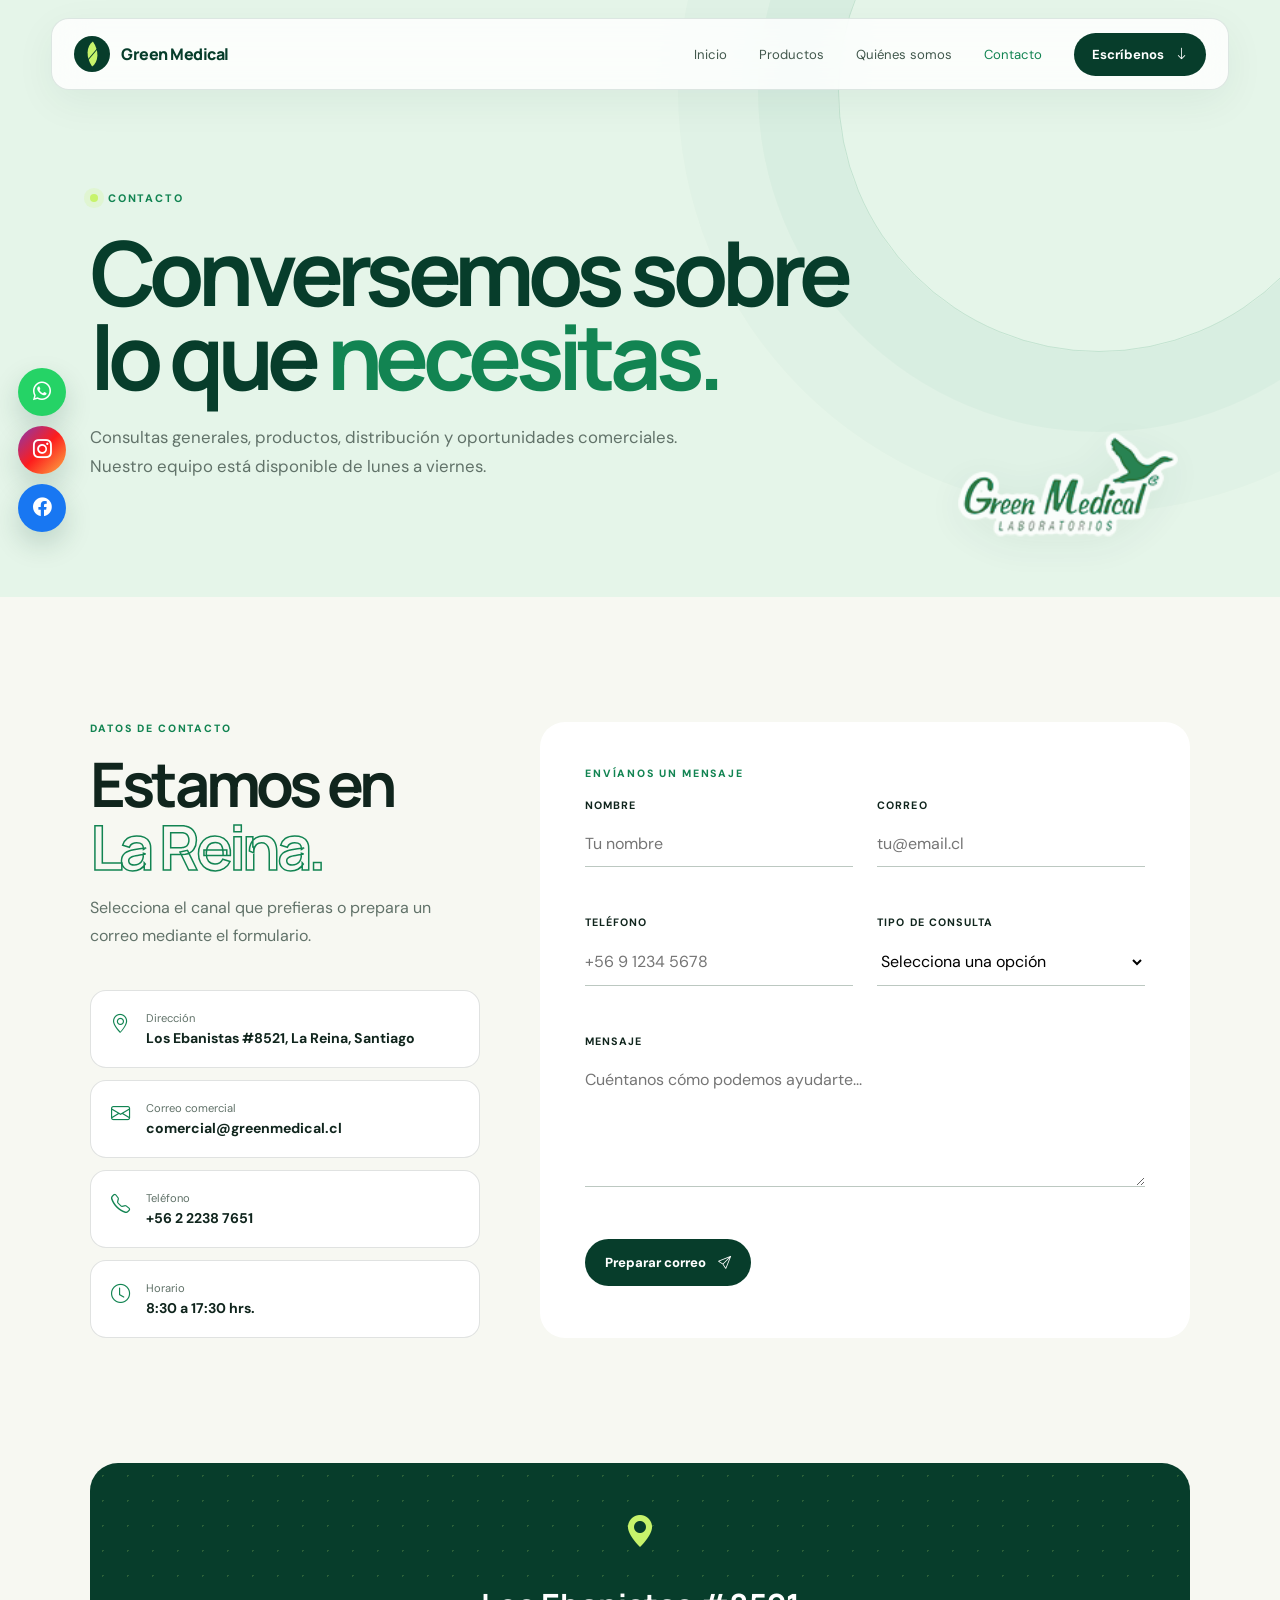
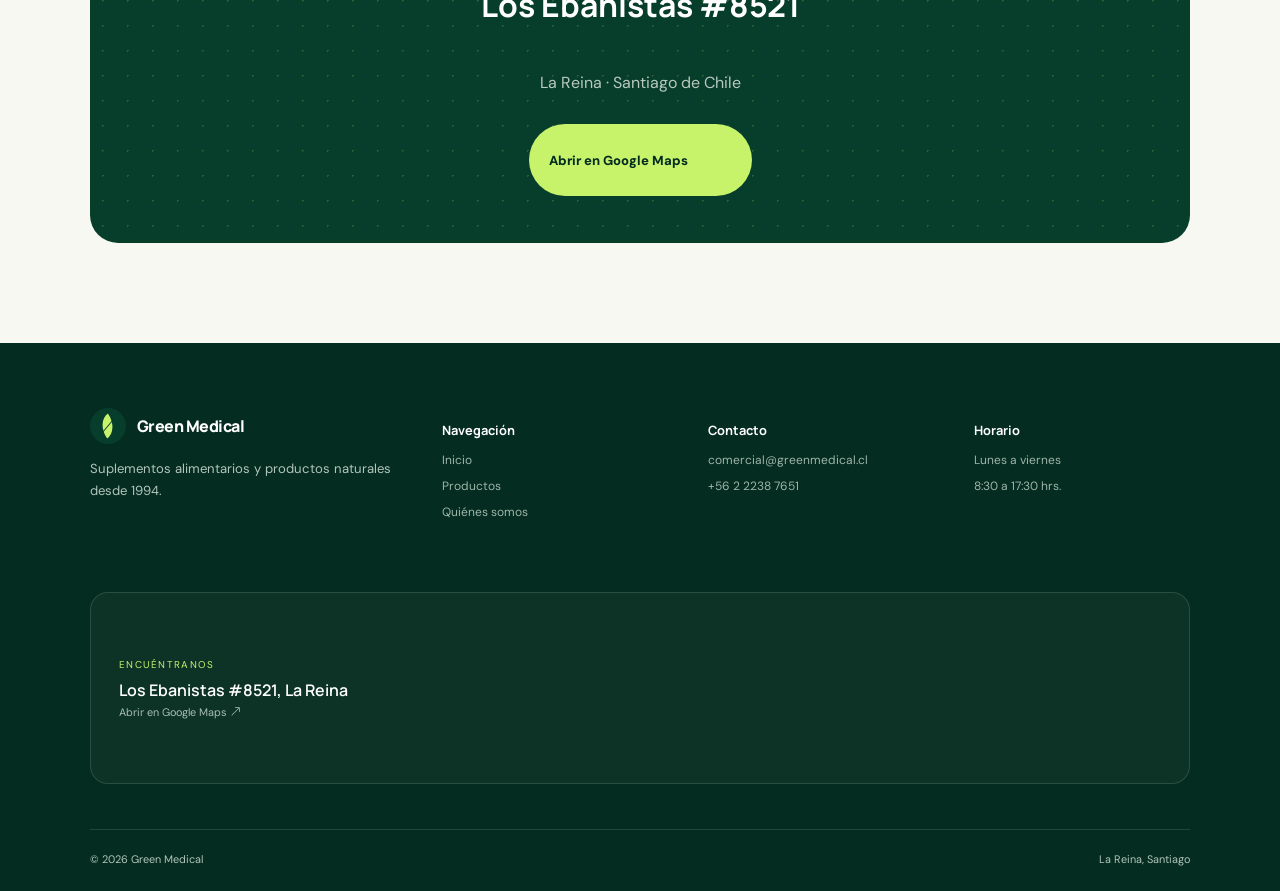
==== contacto.html @ b075b73a "Page" ====
<!doctype html>
<html lang="es-CL">
<head>
<meta charset="utf-8">
<meta name="viewport" content="width=device-width,initial-scale=1">
<meta name="theme-color" content="#073d2b">
<meta name="description" content="Contacta al área comercial de Green Medical en La Reina, Santiago.">
<title>Contacto | Green Medical</title>
<link rel="preconnect" href="https://fonts.googleapis.com">
<link rel="preconnect" href="https://fonts.gstatic.com" crossorigin>
<link href="https://fonts.googleapis.com/css2?family=DM+Sans:wght@400;500;600;700&family=Manrope:wght@600;700;800&display=swap" rel="stylesheet">
<link rel="stylesheet" href="https://cdn.jsdelivr.net/npm/bootstrap-icons@1.11.3/font/bootstrap-icons.min.css">
<link rel="stylesheet" href="css/styles.css">
<script src="js/app.js" defer>
</script>
</head>
<body>
<div class="progress">
</div>
<div class="orb-cursor">
</div>
<header class="site-header">
<nav class="nav">
<a class="brand" href="index.html">
<span class="brand-mark">
</span>Green Medical</a>
<button class="menu-toggle" aria-label="Abrir menú" aria-expanded="false">
<i class="bi bi-list">
</i>
</button>
<div class="nav-links">
<a href="index.html">Inicio</a>
<a href="index.html#productos">Productos</a>
<a href="nosotros.html">Quiénes somos</a>
<a class="active" href="contacto.html">Contacto</a>
<a class="nav-cta" href="#formulario">Escríbenos <i class="bi bi-arrow-down">
</i>
</a>
</div>
</nav>
</header>
<main>
<section class="page-hero">
<p class="kicker">Contacto</p>
<h1>Conversemos sobre<br>lo que <span style="color:var(--green)">necesitas.</span>
</h1>
<p>Consultas generales, productos, distribución y oportunidades comerciales. Nuestro equipo está disponible de lunes a viernes.</p>
</section>
<section id="formulario" class="section">
<div class="contact-layout">
<div class="reveal">
<p class="eyebrow">Datos de contacto</p>
<h2 class="title">Estamos en<br>
<span>La Reina.</span>
</h2>
<p style="color:var(--muted);line-height:1.75">Selecciona el canal que prefieras o prepara un correo mediante el formulario.</p>
<div class="contact-cards">
<a class="contact-card" href="https://maps.app.goo.gl/uhWnBv5ek7kK2BJJ7" target="_blank" rel="noreferrer">
<i class="bi bi-geo-alt">
</i>
<span>Dirección<b>Los Ebanistas #8521, La Reina, Santiago</b>
</span>
</a>
<a class="contact-card" href="mailto:comercial@greenmedical.cl">
<i class="bi bi-envelope">
</i>
<span>Correo comercial<b>comercial@greenmedical.cl</b>
</span>
</a>
<a class="contact-card" href="tel:+56222387651">
<i class="bi bi-telephone">
</i>
<span>Teléfono<b>+56 2 2238 7651</b>
</span>
</a>
<div class="contact-card">
<i class="bi bi-clock">
</i>
<span>Horario<b>8:30 a 17:30 hrs.</b>
</span>
</div>
</div>
</div>
<form class="contact-form reveal" data-contact novalidate>
<p class="eyebrow">Envíanos un mensaje</p>
<div class="form-grid">
<label>
<span>Nombre</span>
<input name="nombre" type="text" autocomplete="name" placeholder="Tu nombre" minlength="2" required>
<small>
</small>
</label>
<label>
<span>Correo</span>
<input name="email" type="email" autocomplete="email" placeholder="tu@email.cl" required>
<small>
</small>
</label>
<label>
<span>Teléfono</span>
<input name="telefono" type="tel" autocomplete="tel" placeholder="+56 9 1234 5678">
<small>
</small>
</label>
<label>
<span>Tipo de consulta</span>
<select name="tipo" required>
<option value="">Selecciona una opción</option>
<option>Consulta de productos</option>
<option>Venta y distribución</option>
<option>Área comercial</option>
<option>Otra consulta</option>
</select>
<small>
</small>
</label>
<label class="full">
<span>Mensaje</span>
<textarea name="mensaje" rows="5" minlength="10" maxlength="800" placeholder="Cuéntanos cómo podemos ayudarte..." required>
</textarea>
<small>
</small>
</label>
</div>
<button class="button button-dark magnetic" type="submit">Preparar correo <i class="bi bi-send">
</i>
</button>
</form>
</div>
</section>
<section class="map-card reveal">
<i class="bi bi-geo-alt-fill">
</i>
<h2>Los Ebanistas #8521</h2>
<p>La Reina · Santiago de Chile</p>
<a class="button button-lime" href="https://maps.app.goo.gl/uhWnBv5ek7kK2BJJ7" target="_blank" rel="noreferrer">Abrir en Google Maps <i class="bi bi-arrow-up-right">
</i>
</a>
</section>
</main>
<footer class="site-footer">
<div class="footer-grid">
<div class="footer-intro">
<a class="brand" href="index.html">
<span class="brand-mark">
</span>Green Medical</a>
<p>Suplementos alimentarios y productos naturales desde 1994.</p>
</div>
<div class="footer-col">
<h3>Navegación</h3>
<a href="index.html">Inicio</a>
<a href="index.html#productos">Productos</a>
<a href="nosotros.html">Quiénes somos</a>
</div>
<div class="footer-col">
<h3>Contacto</h3>
<a href="mailto:comercial@greenmedical.cl">comercial@greenmedical.cl</a>
<a href="tel:+56222387651">+56 2 2238 7651</a>
</div>
<div class="footer-col">
<h3>Horario</h3>
<p>Lunes a viernes</p>
<p>8:30 a 17:30 hrs.</p>
</div>
</div>
<div class="footer-bottom">
<span>© <span class="year">
</span> Green Medical</span>
<span>La Reina, Santiago</span>
</div>
</footer>
<div class="toast" role="status" aria-live="polite">
</div>
</body>
</html>
---- css/styles.css ----
:root{--forest:#073d2b;--deep:#052c20;--green:#128452;--lime:#c7f36b;--mint:#e5f5e9;--cream:#f7f8f2;--ink:#10251d;--muted:#617269;--line:rgba(16,37,29,.13);--display:"Manrope",sans-serif;--body:"DM Sans",sans-serif}*{box-sizing:border-box}html{scroll-behavior:smooth;scroll-padding-top:95px}body{margin:0;background:var(--cream);color:var(--ink);font-family:var(--body);overflow-x:hidden}a{color:inherit;text-decoration:none}img{display:block;max-width:100%}button,input,textarea,select{font:inherit}::selection{background:var(--lime);color:var(--deep)}.progress{position:fixed;z-index:100;top:0;left:0;width:0;height:3px;background:var(--lime)}.orb-cursor{position:fixed;z-index:0;width:360px;height:360px;border-radius:50%;background:radial-gradient(circle,rgba(199,243,107,.12),transparent 68%);transform:translate(-50%,-50%);pointer-events:none}.skip{position:fixed;top:-100px;left:15px;z-index:200;background:#fff;padding:12px}.skip:focus{top:12px}.site-header{position:fixed;z-index:50;top:18px;left:4%;right:4%;transition:.3s}.nav{height:72px;padding:0 22px;display:flex;align-items:center;justify-content:space-between;border:1px solid rgba(7,61,43,.12);background:rgba(255,255,255,.82);backdrop-filter:blur(18px);border-radius:18px;box-shadow:0 12px 40px rgba(7,61,43,.06)}.site-header.scrolled{top:9px}.brand{display:flex;align-items:center;gap:11px;font:800 1rem var(--display);letter-spacing:-.03em;color:var(--forest)}.brand-mark{position:relative;width:36px;height:36px;border-radius:50%;background:var(--forest);display:grid;place-items:center}.brand-mark:before{content:"";width:15px;height:20px;background:var(--lime);border-radius:100% 0 100% 0;transform:rotate(-35deg)}.brand-mark:after{content:"";position:absolute;width:1px;height:17px;background:var(--forest);transform:rotate(40deg)}.nav-links{display:flex;align-items:center;gap:32px;font-size:.82rem}.nav-links a{color:#42584d;transition:.2s}.nav-links a:hover,.nav-links a.active{color:var(--green)}.nav-cta{padding:13px 18px;background:var(--forest);color:#fff!important;border-radius:100px;font-weight:700}.nav-cta i{margin-left:8px}.menu-toggle{display:none;border:0;background:none;color:var(--forest);font-size:1.5rem}.hero{position:relative;min-height:100svh;padding:155px 7% 70px;display:flex;align-items:center;overflow:hidden}.hero-image{position:absolute;inset:0;width:100%;height:100%;object-fit:cover}.hero-wash{position:absolute;inset:0;background:linear-gradient(90deg,rgba(240,246,237,.97) 0%,rgba(235,244,235,.91) 37%,rgba(235,244,235,.3) 68%,transparent)}.hero-lines{position:absolute;inset:0;opacity:.15;background-image:linear-gradient(rgba(7,61,43,.2) 1px,transparent 1px),linear-gradient(90deg,rgba(7,61,43,.2) 1px,transparent 1px);background-size:72px 72px;mask-image:linear-gradient(90deg,#000,transparent 58%)}.hero-content{position:relative;z-index:2;max-width:830px}.kicker{display:flex;align-items:center;gap:10px;text-transform:uppercase;letter-spacing:.18em;font-size:.68rem;font-weight:800;color:var(--green)}.kicker:before{content:"";width:8px;height:8px;border-radius:50%;background:var(--lime);box-shadow:0 0 0 6px rgba(199,243,107,.18)}h1,h2,h3{font-family:var(--display)}.hero h1{font-size:clamp(3.6rem,7.6vw,7.6rem);line-height:.91;letter-spacing:-.075em;margin:28px 0 30px;color:var(--forest)}.hero h1 span,.title span{color:transparent;-webkit-text-stroke:1.5px var(--green)}.hero-copy{max-width:585px;color:#50645a;font-size:1.08rem;line-height:1.75}.actions{display:flex;align-items:center;gap:13px;margin-top:37px}.button{display:inline-flex;align-items:center;justify-content:center;gap:12px;padding:15px 20px;border:0;border-radius:100px;font-size:.82rem;font-weight:800;cursor:pointer;transition:.25s}.button-dark{background:var(--forest);color:#fff}.button-dark:hover{background:var(--green)}.button-light{background:#fff;color:var(--forest);border:1px solid var(--line)}.button-lime{background:var(--lime);color:var(--deep)}.hero-badge{position:absolute;z-index:2;right:7%;bottom:55px;width:190px;height:190px;border-radius:50%;background:rgba(7,61,43,.92);color:#fff;display:grid;place-items:center;text-align:center;animation:float 5s ease-in-out infinite}.hero-badge:before{content:"";position:absolute;inset:10px;border:1px dashed rgba(255,255,255,.38);border-radius:50%;animation:spin 18s linear infinite}.hero-badge strong{font:800 2.8rem var(--display);color:var(--lime)}.hero-badge span{display:block;font-size:.68rem;letter-spacing:.12em;text-transform:uppercase}.section{position:relative;padding:125px 7%}.section-head{display:flex;justify-content:space-between;align-items:end;gap:50px;margin-bottom:70px}.eyebrow{text-transform:uppercase;letter-spacing:.18em;font-size:.66rem;font-weight:800;color:var(--green);margin:0 0 18px}.title{font:700 clamp(2.6rem,4.8vw,5.2rem)/1.02 var(--display);letter-spacing:-.06em;margin:0}.section-head>p{max-width:390px;color:var(--muted);line-height:1.75}.marquee{overflow:hidden;background:var(--forest);color:#fff;padding:19px 0;transform:rotate(-1deg)}.marquee-track{display:flex;width:max-content;animation:marquee 28s linear infinite}.marquee span{font:700 1rem var(--display);white-space:nowrap}.marquee i{font-style:normal;color:var(--lime);margin:0 25px}.intro-grid{display:grid;grid-template-columns:.85fr 1.15fr;gap:9vw;align-items:center}.story-visual{position:relative;min-height:520px;border-radius:190px 190px 24px 24px;overflow:hidden;background:var(--mint)}.story-visual img{width:100%;height:100%;position:absolute;object-fit:cover}.story-year{position:absolute;right:-35px;bottom:50px;background:var(--lime);width:155px;height:155px;border-radius:50%;display:grid;place-items:center;text-align:center;color:var(--deep)}.story-year strong{font:800 2.2rem var(--display);display:block}.story-year span{font-size:.62rem;text-transform:uppercase;letter-spacing:.12em}.story-copy .lead{font:600 clamp(1.3rem,2vw,1.8rem)/1.5 var(--display)}.story-copy>p:not(.eyebrow):not(.lead){color:var(--muted);line-height:1.8}.pillars{display:grid;grid-template-columns:repeat(3,1fr);gap:10px;margin-top:40px}.pillar{padding:22px 16px;border-top:1px solid var(--line)}.pillar i{color:var(--green);font-size:1.5rem}.pillar h3{font-size:.9rem;margin:20px 0 8px}.pillar p{font-size:.72rem;color:var(--muted);line-height:1.55}.products{background:#fff}.product-stage{display:grid;grid-template-columns:1.05fr .95fr;min-height:610px;background:var(--mint);border-radius:30px;overflow:hidden}.product-photo{position:relative;overflow:hidden}.product-photo img{width:100%;height:100%;object-fit:cover;transition:transform .8s}.product-stage:hover .product-photo img{transform:scale(1.035)}.product-copy{padding:65px;display:flex;flex-direction:column;justify-content:center}.product-tabs{display:flex;gap:8px;flex-wrap:wrap;margin:22px 0 30px}.product-tabs button{border:1px solid rgba(7,61,43,.18);background:transparent;color:var(--forest);border-radius:100px;padding:9px 13px;font-size:.7rem;cursor:pointer}.product-tabs button.active{background:var(--forest);color:#fff}.product-panel{display:none}.product-panel.active{display:block;animation:fade .4s}.product-panel h3{font:700 2rem var(--display);margin:0 0 14px}.product-panel p{color:var(--muted);line-height:1.7}.product-note{font-size:.7rem;color:#708177;margin-top:26px}.benefits{background:var(--forest);color:#fff;overflow:hidden}.benefit-grid{display:grid;grid-template-columns:repeat(4,1fr);gap:1px;background:rgba(255,255,255,.15)}.benefit{min-height:300px;padding:32px;background:var(--forest);position:relative;transition:.3s}.benefit:hover{background:#0a4a35;transform:translateY(-8px)}.benefit i{font-size:2rem;color:var(--lime)}.benefit span{position:absolute;right:25px;top:25px;color:#7daa91;font-size:.68rem}.benefit h3{margin:105px 0 12px;font-size:1.3rem}.benefit p{color:#afc5b9;line-height:1.65;font-size:.86rem}.lab-section{overflow:hidden}.lab-grid{display:grid;grid-template-columns:1.1fr .9fr;gap:70px;align-items:center}.lab-image{height:620px;border-radius:24px 180px 24px 24px;overflow:hidden}.lab-image img{width:100%;height:100%;object-fit:cover}.lab-copy p:not(.eyebrow){color:var(--muted);line-height:1.8}.lab-list{margin-top:35px}.lab-list div{display:flex;gap:15px;align-items:center;padding:17px 0;border-top:1px solid var(--line)}.lab-list i{width:34px;height:34px;border-radius:50%;display:grid;place-items:center;background:var(--mint);color:var(--green)}.business{margin:0 4% 90px;padding:80px 6%;border-radius:30px;background:var(--lime);display:flex;justify-content:space-between;align-items:center;gap:60px}.business h2{font:700 clamp(2.2rem,4vw,4rem)/1.05 var(--display);letter-spacing:-.05em;margin:0}.business p{max-width:500px;color:#35503f;line-height:1.7}.page-hero{padding:180px 7% 100px;background:var(--mint);position:relative;overflow:hidden}.page-hero:after{content:"";position:absolute;width:520px;height:520px;border:1px solid rgba(18,132,82,.16);border-radius:50%;right:-80px;top:-170px;box-shadow:0 0 0 80px rgba(18,132,82,.035),0 0 0 160px rgba(18,132,82,.025)}.page-hero h1{position:relative;z-index:2;font:700 clamp(3.7rem,7vw,7rem)/.94 var(--display);letter-spacing:-.07em;color:var(--forest);margin:25px 0}.page-hero>p:last-child{max-width:650px;color:var(--muted);font-size:1.05rem;line-height:1.7}.mission-grid{display:grid;grid-template-columns:1fr 1fr;gap:18px;margin-top:70px}.mission-card{padding:45px;background:#fff;border-radius:22px}.mission-card span{color:var(--green);font-size:.68rem;letter-spacing:.15em}.mission-card h3{font-size:2rem;margin:70px 0 15px}.mission-card p{color:var(--muted);line-height:1.7}.contact-layout{display:grid;grid-template-columns:.75fr 1.25fr;gap:60px}.contact-cards{display:grid;gap:12px;margin-top:40px}.contact-card{display:flex;gap:16px;padding:20px;border:1px solid var(--line);border-radius:16px;background:#fff}.contact-card i{color:var(--green);font-size:1.2rem}.contact-card span{display:grid;color:var(--muted);font-size:.7rem}.contact-card b{color:var(--ink);font-size:.88rem;margin-top:4px}.contact-form{background:#fff;border-radius:25px;padding:45px}.form-grid{display:grid;grid-template-columns:1fr 1fr;gap:24px}.form-grid label{display:grid;gap:9px}.form-grid label.full{grid-column:1/-1}.form-grid label>span{font-size:.67rem;text-transform:uppercase;letter-spacing:.1em;font-weight:700}.form-grid input,.form-grid textarea,.form-grid select{width:100%;border:0;border-bottom:1px solid #bcc8c1;padding:12px 0;background:transparent;outline:none;border-radius:0;resize:vertical}.form-grid input:focus,.form-grid textarea:focus,.form-grid select:focus{border-color:var(--green)}.form-grid small{min-height:15px;color:#b14a4a;font-size:.68rem}.contact-form .button{margin-top:28px}.map-card{margin:0 7% 100px;min-height:380px;border-radius:28px;background:var(--forest);color:#fff;display:grid;place-items:center;text-align:center;padding:40px;position:relative;overflow:hidden}.map-card:before{content:"";position:absolute;inset:0;opacity:.18;background-image:radial-gradient(var(--lime) 1px,transparent 1px);background-size:25px 25px}.map-card>*{position:relative}.map-card i{font-size:2rem;color:var(--lime)}.map-card h2{font-size:2rem;margin:15px}.map-card p{color:#b8c9c0}.site-footer{background:var(--deep);color:#b2c6bb;padding:65px 7% 25px}.footer-grid{display:grid;grid-template-columns:1.4fr repeat(3,1fr);gap:50px}.site-footer .brand{color:#fff}.footer-intro p{max-width:320px;font-size:.82rem;line-height:1.7}.footer-col h3{color:#fff;font-size:.8rem}.footer-col a,.footer-col p{display:block;font-size:.75rem;margin:10px 0;color:#9eb5a9}.footer-bottom{display:flex;justify-content:space-between;border-top:1px solid rgba(255,255,255,.12);padding-top:22px;margin-top:45px;font-size:.68rem}.toast{position:fixed;z-index:110;bottom:25px;left:50%;transform:translate(-50%,30px);opacity:0;background:var(--forest);color:#fff;padding:13px 20px;border-radius:100px;font-size:.8rem;transition:.3s}.toast.show{opacity:1;transform:translate(-50%,0)}.reveal{opacity:0;transform:translateY(30px);transition:opacity .8s cubic-bezier(.16,1,.3,1),transform .8s cubic-bezier(.16,1,.3,1)}.reveal.visible{opacity:1;transform:none}.hero-content>*{animation:intro .9s cubic-bezier(.16,1,.3,1) both}.hero-content h1{animation-delay:.08s}.hero-copy{animation-delay:.16s}.actions{animation-delay:.24s}
@keyframes intro{from{opacity:0;transform:translateY(30px)}to{opacity:1;transform:none}}@keyframes float{50%{transform:translateY(-12px)}}@keyframes spin{to{transform:rotate(360deg)}}@keyframes marquee{to{transform:translateX(-50%)}}@keyframes fade{from{opacity:0;transform:translateY(8px)}}
@media(max-width:950px){.menu-toggle{display:block}.nav-links{position:absolute;top:82px;left:0;right:0;display:none;flex-direction:column;align-items:stretch;padding:25px;background:#fff;border-radius:18px;box-shadow:0 20px 50px rgba(7,61,43,.14)}.nav-links.open{display:flex}.hero-badge{display:none}.intro-grid,.product-stage,.lab-grid,.contact-layout{grid-template-columns:1fr}.story-visual{min-height:600px}.product-photo{min-height:500px}.benefit-grid{grid-template-columns:1fr 1fr}.business{align-items:flex-start;flex-direction:column}.footer-grid{grid-template-columns:1fr 1fr}}
@media(max-width:620px){.orb-cursor{display:none}.site-header{left:3%;right:3%;top:9px}.nav{height:64px;padding:0 15px}.hero{padding:135px 6% 70px}.hero-wash{background:linear-gradient(90deg,rgba(240,246,237,.98),rgba(235,244,235,.78))}.hero h1{font-size:clamp(3.2rem,15vw,5.4rem)}.actions{align-items:stretch;flex-direction:column}.button{width:100%}.section{padding:90px 6%}.section-head{align-items:flex-start;flex-direction:column;margin-bottom:50px}.story-visual{min-height:480px}.story-year{right:-10px}.pillars,.mission-grid{grid-template-columns:1fr}.product-photo{min-height:330px}.product-copy{padding:35px 24px}.benefit-grid{grid-template-columns:1fr}.benefit{min-height:250px}.benefit h3{margin-top:60px}.lab-image{height:430px}.business{margin:0 3% 70px;padding:55px 7%}.page-hero{padding:145px 6% 75px}.form-grid{grid-template-columns:1fr}.form-grid label.full{grid-column:auto}.contact-form{padding:30px 22px}.map-card{margin:0 4% 70px}.footer-grid{grid-template-columns:1fr}.footer-bottom{flex-direction:column;gap:10px}}
@media(prefers-reduced-motion:reduce){*{scroll-behavior:auto!important;animation:none!important;transition-duration:.01ms!important}.reveal{opacity:1;transform:none}.orb-cursor{display:none}}
.catalog-explorer{display:grid;grid-template-columns:.68fr 1.32fr;min-height:720px;border-radius:30px;overflow:hidden;background:var(--forest);box-shadow:0 35px 90px rgba(7,61,43,.14)}.catalog-menu{display:flex;flex-direction:column;padding:20px;background:var(--deep)}.catalog-tab{position:relative;flex:1;display:grid;grid-template-columns:35px 44px 1fr;grid-template-rows:auto auto;align-content:center;gap:3px 10px;text-align:left;color:#a9c0b4;background:transparent;border:0;border-bottom:1px solid rgba(255,255,255,.12);padding:18px;cursor:pointer;transition:.3s}.catalog-tab:last-child{border-bottom:0}.catalog-tab>span{grid-row:1/3;font-size:.62rem;color:#718f80;padding-top:5px}.catalog-tab>i{grid-row:1/3;width:38px;height:38px;border-radius:50%;display:grid;place-items:center;border:1px solid rgba(255,255,255,.18);font-size:1rem}.catalog-tab>b{font:700 1.15rem var(--display);color:#fff}.catalog-tab>small{font-size:.68rem}.catalog-tab:after{content:"";position:absolute;right:0;top:18%;bottom:18%;width:3px;background:var(--lime);transform:scaleY(0);transition:.3s}.catalog-tab:hover,.catalog-tab.active{background:rgba(255,255,255,.07);color:#d9e7df}.catalog-tab.active>i{color:var(--deep);background:var(--lime);border-color:var(--lime)}.catalog-tab.active:after{transform:scaleY(1)}.catalog-display{position:relative;padding:55px 58px;background:linear-gradient(135deg,#f3f8ef,#e2f1e4);overflow:hidden}.catalog-display>img{position:absolute;right:-12%;bottom:-10%;width:70%;height:55%;object-fit:cover;border-radius:50% 0 0 0;opacity:.28;filter:saturate(.65);mask-image:linear-gradient(135deg,transparent 5%,#000 45%)}.catalog-panel{display:none;position:relative;z-index:2;max-width:680px}.catalog-panel.active{display:block;animation:fade .45s}.catalog-panel h3{font:700 clamp(2.8rem,5vw,5rem)/1 var(--display);letter-spacing:-.06em;color:var(--forest);margin:20px 0}.catalog-panel>p:not(.eyebrow){max-width:560px;color:var(--muted);line-height:1.7}.subcategory-list{display:grid;grid-template-columns:1fr 1fr;gap:9px;margin-top:42px}.subcategory-list a{display:flex;align-items:center;justify-content:space-between;padding:17px 18px;background:rgba(255,255,255,.72);border:1px solid rgba(7,61,43,.1);border-radius:13px;font-size:.83rem;font-weight:700;transition:.25s}.subcategory-list a:hover{background:var(--forest);color:#fff;transform:translateY(-3px)}.subcategory-list a i{color:var(--green)}.subcategory-list a:hover i{color:var(--lime)}.subcategory-list.compact a{padding-block:13px}.catalog-display>.product-note{position:absolute;z-index:2;left:58px;bottom:28px;max-width:530px}
@media(max-width:950px){.catalog-explorer{grid-template-columns:1fr}.catalog-menu{display:grid;grid-template-columns:repeat(5,1fr)}.catalog-tab{display:flex;flex-direction:column;align-items:center;text-align:center;border-bottom:0;border-right:1px solid rgba(255,255,255,.12);gap:8px}.catalog-tab>span,.catalog-tab>small{display:none}.catalog-tab>i{width:40px;height:40px}.catalog-tab>b{font-size:.75rem}.catalog-tab:after{left:18%;right:18%;top:auto;bottom:0;width:auto;height:3px;transform:scaleX(0)}.catalog-tab.active:after{transform:scaleX(1)}.catalog-display{min-height:620px}}
@media(max-width:620px){.catalog-explorer{min-height:auto;border-radius:22px}.catalog-menu{grid-template-columns:1fr 1fr;padding:10px}.catalog-tab{min-height:95px;border-bottom:1px solid rgba(255,255,255,.1)}.catalog-tab:last-child{grid-column:1/-1}.catalog-display{padding:40px 22px 100px;min-height:660px}.catalog-panel h3{font-size:2.8rem}.subcategory-list{grid-template-columns:1fr;margin-top:30px}.subcategory-list.compact{grid-template-columns:1fr 1fr}.catalog-display>.product-note{left:22px;right:22px;bottom:25px}.catalog-display>img{width:100%;height:38%;right:-30%;bottom:0}}
.hero-content:before{content:"";display:block;width:190px;height:92px;margin-bottom:25px;background:url("../assets/logo-original.png") left center/contain no-repeat;filter:drop-shadow(0 8px 22px rgba(7,61,43,.1));animation:intro .9s cubic-bezier(.16,1,.3,1) both}.story-visual:after{content:"";position:absolute;z-index:3;left:20px;bottom:20px;width:150px;height:78px;border-radius:14px;background:rgba(255,255,255,.9) url("../assets/logo-original.png") center/125px auto no-repeat;backdrop-filter:blur(12px);box-shadow:0 12px 35px rgba(7,61,43,.16)}.page-hero:before{content:"";position:absolute;z-index:2;right:8%;bottom:55px;width:220px;height:115px;background:url("../assets/logo-original.png") center/contain no-repeat;opacity:.82;filter:drop-shadow(0 8px 22px rgba(7,61,43,.08))}.footer-intro:after{content:"";display:block;width:130px;height:68px;margin-top:20px;border-radius:10px;background:rgba(255,255,255,.96) url("../assets/logo-original.png") center/110px auto no-repeat}
@media(max-width:950px){.page-hero:before{right:5%;bottom:35px;width:165px;height:90px;opacity:.2}}
@media(max-width:620px){.hero-content:before{width:145px;height:70px;margin-bottom:20px}.story-visual:after{left:13px;bottom:13px;width:118px;height:62px;background-size:98px auto}.page-hero:before{width:135px;height:72px;right:4%;bottom:22px;opacity:.16}.footer-intro:after{width:115px;height:60px;background-size:96px auto}}
.story-visual:after,.footer-intro:after{display:none}.social-bubbles{position:fixed;z-index:45;left:18px;top:50%;display:flex;flex-direction:column;gap:10px;transform:translateY(-50%)}.social-bubble{position:relative;width:48px;height:48px;border-radius:50%;display:grid;place-items:center;color:#fff;font-size:1.15rem;box-shadow:0 12px 28px rgba(7,61,43,.18);transition:transform .25s,box-shadow .25s}.social-bubble:hover{transform:translateX(7px) scale(1.08);box-shadow:0 16px 34px rgba(7,61,43,.28)}.social-bubble span{position:absolute;left:58px;padding:7px 10px;border-radius:8px;background:var(--deep);font-size:.66rem;font-weight:700;white-space:nowrap;opacity:0;transform:translateX(-8px);pointer-events:none;transition:.25s}.social-bubble:hover span{opacity:1;transform:none}.social-bubble.whatsapp{background:#25d366}.social-bubble.instagram{background:linear-gradient(135deg,#833ab4,#fd1d1d,#fcb045)}.social-bubble.facebook{background:#1877f2}.contact-modal{position:fixed;z-index:150;inset:0;display:grid;place-items:center;padding:24px;visibility:hidden;opacity:0;transition:opacity .35s,visibility .35s}.contact-modal.open{visibility:visible;opacity:1}.modal-backdrop{position:absolute;inset:0;background:rgba(3,30,21,.72);backdrop-filter:blur(9px)}.modal-orbit{position:absolute;width:680px;height:680px;border:1px solid rgba(199,243,107,.16);border-radius:50%;animation:modalSpin 24s linear infinite}.modal-orbit:before,.modal-orbit:after{content:"";position:absolute;border:1px solid rgba(255,255,255,.1);border-radius:50%;inset:90px}.modal-orbit:after{inset:190px}.modal-orbit i{position:absolute;width:9px;height:9px;border-radius:50%;background:var(--lime);box-shadow:0 0 20px var(--lime);left:12%;top:24%}.modal-card{position:relative;width:min(930px,100%);max-height:calc(100vh - 48px);overflow:auto;display:grid;grid-template-columns:.7fr 1.3fr;background:var(--cream);border-radius:28px;box-shadow:0 45px 110px rgba(0,0,0,.35);transform:translateY(45px) scale(.94);transition:transform .55s cubic-bezier(.16,1,.3,1)}.contact-modal.open .modal-card{transform:none}.modal-info{position:relative;padding:48px 38px;background:var(--forest);color:#fff;overflow:hidden}.modal-info:after{content:"";position:absolute;width:240px;height:240px;border-radius:50%;background:var(--lime);right:-140px;bottom:-140px;opacity:.18}.modal-logo{width:145px;height:75px;border-radius:12px;background:#fff url("../assets/logo-original.png") center/122px auto no-repeat;margin-bottom:65px}.modal-info h2{font:700 2.3rem/1.05 var(--display);letter-spacing:-.05em;margin:0 0 18px}.modal-info>p{color:#b8d0c3;font-size:.82rem;line-height:1.65}.modal-quick{display:grid;gap:11px;margin-top:35px}.modal-quick a{display:flex;align-items:center;gap:11px;font-size:.75rem;color:#e6f0ea}.modal-quick i{color:var(--lime)}.modal-form{padding:48px 45px}.modal-form .eyebrow{margin-bottom:28px}.modal-form .form-grid{gap:20px}.modal-form .button{margin-top:24px}.modal-close{position:absolute;z-index:3;right:18px;top:18px;width:42px;height:42px;border:1px solid var(--line);border-radius:50%;background:#fff;color:var(--forest);font-size:1rem;cursor:pointer;transition:.25s}.modal-close:hover{transform:rotate(90deg);background:var(--lime)}body.modal-open{overflow:hidden}@keyframes modalSpin{to{transform:rotate(360deg)}}
@media(max-width:760px){.social-bubbles{left:50%;top:auto;bottom:14px;transform:translateX(-50%);flex-direction:row}.social-bubble{width:46px;height:46px}.social-bubble span{display:none}.modal-card{grid-template-columns:1fr}.modal-info{padding:30px}.modal-logo{margin-bottom:25px;width:120px;height:62px;background-size:100px auto}.modal-info h2{font-size:1.8rem}.modal-quick{grid-template-columns:1fr 1fr;margin-top:22px}.modal-form{padding:32px 25px 38px}.modal-orbit{width:420px;height:420px}}
.reveal{opacity:0;transform:translateY(40px);transition:opacity .72s cubic-bezier(.16,1,.3,1),transform .72s cubic-bezier(.16,1,.3,1)}.reveal.visible{opacity:1;transform:translateY(0)}.site-header .nav{transition:background .35s,box-shadow .35s,border-color .35s,backdrop-filter .35s}.site-header.scrolled .nav{background:rgba(255,255,255,.72);border-color:rgba(7,61,43,.13);backdrop-filter:blur(16px) saturate(1.25);box-shadow:0 16px 45px rgba(7,61,43,.12)}.hero-image{will-change:transform;animation:heroCinema 2s cubic-bezier(.16,1,.3,1) both,heroFloat 7s ease-in-out 2s infinite}.hero-content:before{opacity:0;animation:heroFadeUp .65s .2s cubic-bezier(.16,1,.3,1) forwards}.hero-content .kicker{opacity:0;animation:heroFadeUp .65s .35s cubic-bezier(.16,1,.3,1) forwards}.hero-content h1{animation:none}.hero-content h1.is-split{opacity:1}.hero-content h1 .hero-letter{display:inline-block;opacity:0;transform:translateY(45px) rotate(4deg);animation:letterReveal .62s cubic-bezier(.16,1,.3,1) forwards}.hero-content .hero-copy{opacity:0;animation:heroFadeUp .7s 1.12s cubic-bezier(.16,1,.3,1) forwards}.hero-content .actions{opacity:0;animation:heroFadeUp .7s 1.35s cubic-bezier(.16,1,.3,1) forwards}.hero-badge{transform:scale(0);opacity:0;animation:badgePop .8s 1.05s cubic-bezier(.16,1.45,.3,1) forwards,heroBadgeFloat 5s 1.85s ease-in-out infinite}.hero-badge strong{font-variant-numeric:tabular-nums;min-width:72px}.catalog-explorer{transition:transform .45s cubic-bezier(.16,1,.3,1),box-shadow .45s}.catalog-explorer:hover{transform:translateY(-7px);box-shadow:0 46px 110px rgba(7,61,43,.22)}.catalog-display>img{transition:transform .65s cubic-bezier(.16,1,.3,1),filter .45s,opacity .45s}.catalog-explorer:hover .catalog-display>img{transform:scale(1.03);filter:saturate(.9);opacity:.38}.subcategory-list a{position:relative;overflow:hidden;padding-right:105px}.subcategory-list a:after{content:"Ver producto";position:absolute;right:15px;font-size:.62rem;text-transform:uppercase;letter-spacing:.08em;color:var(--lime);opacity:0;transform:translateX(12px);transition:.25s}.subcategory-list a:hover:after{opacity:1;transform:none}.subcategory-list a:hover i{opacity:0;transform:translateX(8px)}.subcategory-list a i{transition:.25s}.lab-image img,.story-visual>img{transition:transform .55s cubic-bezier(.16,1,.3,1),filter .4s}.lab-image:hover img,.story-visual:hover>img{transform:scale(1.03);filter:saturate(1.05)}
@keyframes heroCinema{from{opacity:0;transform:scale(1.1)}to{opacity:1;transform:scale(1.025)}}@keyframes heroFloat{0%,100%{transform:scale(1.025) translateY(0)}50%{transform:scale(1.025) translateY(-8px)}}@keyframes heroFadeUp{from{opacity:0;transform:translateY(28px)}to{opacity:1;transform:none}}@keyframes letterReveal{to{opacity:1;transform:none}}@keyframes badgePop{0%{opacity:0;transform:scale(0) rotate(-15deg)}70%{opacity:1;transform:scale(1.08) rotate(3deg)}100%{opacity:1;transform:scale(1) rotate(0)}}@keyframes heroBadgeFloat{0%,100%{transform:translateY(0)}50%{transform:translateY(-9px)}}
@media(max-width:620px){.subcategory-list a{padding-right:95px}.subcategory-list.compact a{padding-right:15px}.subcategory-list.compact a:after{display:none}}
@media(prefers-reduced-motion:reduce){.reveal{opacity:1!important;transform:none!important}.hero-image,.hero-content:before,.hero-content .kicker,.hero-content .hero-copy,.hero-content .actions,.hero-badge,.hero-content h1 .hero-letter{animation:none!important;opacity:1!important;transform:none!important}.catalog-explorer:hover{transform:none}}
.lab-video{position:relative;height:620px;border-radius:24px 180px 24px 24px;overflow:hidden;background:var(--deep);box-shadow:0 32px 80px rgba(7,61,43,.18)}.lab-video video{width:100%;height:100%;object-fit:cover;transition:transform .8s cubic-bezier(.16,1,.3,1)}.lab-video:hover video{transform:scale(1.025)}.video-shade{position:absolute;inset:0;pointer-events:none;background:linear-gradient(180deg,transparent 45%,rgba(3,30,21,.78))}.video-control{position:absolute;z-index:3;right:22px;top:22px;display:flex;align-items:center;gap:9px;padding:11px 14px;border:1px solid rgba(255,255,255,.28);border-radius:100px;background:rgba(5,44,32,.68);backdrop-filter:blur(12px);color:#fff;font-size:.68rem;font-weight:700;cursor:pointer;transition:.25s}.video-control:hover{background:var(--lime);color:var(--deep);border-color:var(--lime);transform:scale(1.04)}.video-control i{font-size:1rem}.video-label{position:absolute;z-index:2;left:30px;bottom:30px;color:#fff;display:grid;gap:4px}.video-label span{text-transform:uppercase;letter-spacing:.18em;color:var(--lime);font-size:.62rem}.video-label b{font:700 1.35rem var(--display)}.trusted{background:linear-gradient(180deg,#fff,var(--cream));overflow:hidden}.trusted:before{content:"";position:absolute;width:900px;height:900px;border:1px solid rgba(18,132,82,.08);border-radius:50%;left:50%;top:50%;transform:translate(-50%,-50%);box-shadow:0 0 0 90px rgba(18,132,82,.025),0 0 0 180px rgba(18,132,82,.015)}.trusted>*{position:relative}.brand-grid{display:grid;grid-template-columns:repeat(4,1fr);gap:14px}.brand-card{position:relative;min-height:175px;padding:20px;border:1px solid var(--line);border-radius:18px;background:rgba(255,255,255,.84);display:grid;place-items:center;overflow:hidden;box-shadow:0 12px 35px rgba(7,61,43,.035);transition:transform .35s cubic-bezier(.16,1,.3,1),box-shadow .35s,border-color .35s}.brand-card img{width:100%;height:100px;object-fit:contain;mix-blend-mode:multiply;filter:saturate(.82);transition:transform .4s,filter .4s}.brand-card span{position:absolute;left:18px;right:18px;bottom:12px;display:flex;justify-content:space-between;color:var(--green);font-size:.63rem;text-transform:uppercase;letter-spacing:.08em;opacity:0;transform:translateY(8px);transition:.3s}.brand-card:hover{transform:translateY(-8px);border-color:rgba(18,132,82,.35);box-shadow:0 25px 60px rgba(7,61,43,.12)}.brand-card:hover img{transform:translateY(-8px) scale(1.04);filter:saturate(1)}.brand-card:hover span{opacity:1;transform:none}.brand-card:not(a) span{opacity:.55;transform:none;justify-content:center}.trusted-more{text-align:center;margin:45px 0 0;color:var(--green);font:600 1rem var(--display)}.trusted-more i{color:var(--lime);margin-left:7px}
@media(max-width:950px){.brand-grid{grid-template-columns:repeat(2,1fr)}.lab-video{height:560px}}
@media(max-width:620px){.lab-video{height:500px;border-radius:20px 100px 20px 20px}.video-control span{display:none}.brand-grid{gap:9px}.brand-card{min-height:135px;padding:12px}.brand-card img{height:78px}.brand-card span{display:none}}
.lab-section{padding:0 4% 120px;background:var(--cream)}.cinema-frame{position:relative;min-height:880px;border-radius:34px;overflow:hidden;background:var(--deep);color:#fff;box-shadow:0 38px 100px rgba(7,61,43,.24)}.cinema-frame>video{position:absolute;inset:0;width:100%;height:100%;object-fit:cover;transform:scale(1.015);transition:transform 1.4s cubic-bezier(.16,1,.3,1)}.cinema-frame:hover>video{transform:scale(1.045)}.cinema-shade{position:absolute;inset:0;background:linear-gradient(90deg,rgba(3,30,21,.9) 0%,rgba(3,30,21,.59) 43%,rgba(3,30,21,.16) 75%),linear-gradient(0deg,rgba(3,30,21,.88) 0%,transparent 45%,rgba(3,30,21,.25) 100%)}.cinema-grain{position:absolute;inset:0;opacity:.055;pointer-events:none;background-image:url("data:image/svg+xml,%3Csvg viewBox='0 0 180 180' xmlns='http://www.w3.org/2000/svg'%3E%3Cfilter id='n'%3E%3CfeTurbulence type='fractalNoise' baseFrequency='.85' numOctaves='3' stitchTiles='stitch'/%3E%3C/filter%3E%3Crect width='100%25' height='100%25' filter='url(%23n)'/%3E%3C/svg%3E")}.cinema-corners i{position:absolute;width:55px;height:55px;border-color:rgba(255,255,255,.38);border-style:solid}.cinema-corners i:nth-child(1){left:25px;top:25px;border-width:1px 0 0 1px}.cinema-corners i:nth-child(2){right:25px;top:25px;border-width:1px 1px 0 0}.cinema-corners i:nth-child(3){left:25px;bottom:25px;border-width:0 0 1px 1px}.cinema-corners i:nth-child(4){right:25px;bottom:25px;border-width:0 1px 1px 0}.cinema-content{position:absolute;z-index:2;left:7%;top:20%;max-width:850px}.cinema-content .eyebrow{color:var(--lime)}.cinema-content h2{font:700 clamp(3.4rem,6.7vw,7.4rem)/.91 var(--display);letter-spacing:-.07em;margin:25px 0 28px}.cinema-content h2 em{font-style:normal;color:transparent;-webkit-text-stroke:1.5px var(--lime)}.cinema-lead{max-width:570px;color:#d0ded6;font-size:1.02rem;line-height:1.75}.cinema-status{position:absolute;z-index:3;right:42px;top:40px;display:flex;align-items:center;gap:10px;text-transform:uppercase;letter-spacing:.15em;font-size:.58rem;color:#d4e1da}.cinema-status span{width:8px;height:8px;border-radius:50%;background:#ff5349;box-shadow:0 0 0 6px rgba(255,83,73,.14);animation:recordPulse 1.8s infinite}.cinema-frame .video-control{right:40px;top:75px}.cinema-bottom{position:absolute;z-index:2;left:4%;right:4%;bottom:35px;display:grid;grid-template-columns:.75fr 1.25fr;gap:50px;align-items:end;padding:25px 28px;border:1px solid rgba(255,255,255,.18);border-radius:18px;background:rgba(5,44,32,.48);backdrop-filter:blur(16px)}.cinema-bottom>p{margin:0;color:#bdcec4;line-height:1.65;font-size:.8rem}.cinema-pillars{display:grid;grid-template-columns:repeat(3,1fr);gap:10px}.cinema-pillars>div{display:grid;gap:8px;padding-left:18px;border-left:1px solid rgba(255,255,255,.2)}.cinema-pillars span{color:var(--lime);font-size:.59rem}.cinema-pillars b{font:600 .78rem var(--display)}@keyframes recordPulse{50%{box-shadow:0 0 0 10px rgba(255,83,73,0)}}
@media(max-width:950px){.cinema-frame{min-height:820px}.cinema-content{top:18%;right:7%}.cinema-bottom{grid-template-columns:1fr;gap:20px}.cinema-frame .video-control{top:68px}}
@media(max-width:620px){.lab-section{padding:0 3% 85px}.cinema-frame{min-height:790px;border-radius:23px}.cinema-content{left:7%;right:7%;top:17%}.cinema-content h2{font-size:clamp(3rem,14vw,4.7rem)}.cinema-lead{font-size:.88rem}.cinema-status{left:28px;right:auto;top:28px}.cinema-frame .video-control{right:22px;top:22px}.cinema-bottom{left:4%;right:4%;bottom:22px;padding:20px}.cinema-bottom>p{display:none}.cinema-pillars{grid-template-columns:1fr}.cinema-pillars>div{display:flex;align-items:center;gap:12px;padding:7px 0 7px 12px}.cinema-corners{display:none}}
.lab-section{position:relative;min-height:100svh;padding:0!important;background:var(--deep)!important;overflow:hidden}.cinema-frame{min-height:100svh;width:100%;border-radius:0;box-shadow:none}.cinema-corners i:nth-child(1){left:4%;top:5%}.cinema-corners i:nth-child(2){right:4%;top:5%}.cinema-corners i:nth-child(3){left:4%;bottom:5%}.cinema-corners i:nth-child(4){right:4%;bottom:5%}.about-location{margin:0 4% 100px;display:grid;grid-template-columns:.72fr 1.28fr;min-height:540px;border-radius:30px;overflow:hidden;background:var(--mint);box-shadow:0 28px 80px rgba(7,61,43,.1)}.about-location-copy{padding:65px;display:flex;flex-direction:column;justify-content:center}.about-location-copy>p:not(.eyebrow){color:var(--muted);line-height:1.75;max-width:470px}.about-location-copy .button{align-self:flex-start;margin-top:20px}.about-map{min-height:540px}.about-map iframe{width:100%;height:100%;border:0;filter:saturate(.72) contrast(1.04)}.footer-map{grid-column:1/-1;display:grid;grid-template-columns:.7fr 1.3fr;min-height:190px;margin-top:12px;border:1px solid rgba(255,255,255,.12);border-radius:18px;overflow:hidden;background:rgba(255,255,255,.035)}.footer-map-copy{padding:25px 28px;display:flex;flex-direction:column;justify-content:center}.footer-map-copy span{color:var(--lime);font-size:.62rem;text-transform:uppercase;letter-spacing:.15em}.footer-map-copy b{color:#fff;font:600 1rem var(--display);margin:8px 0 4px}.footer-map-copy a{font-size:.68rem;color:#a9beb3}.footer-map iframe{width:100%;height:190px;border:0;filter:grayscale(.25) saturate(.65) brightness(.85)}
@media(max-width:850px){.about-location{grid-template-columns:1fr}.about-location-copy{padding:50px 7%}.about-map{min-height:400px}.footer-map{grid-template-columns:1fr}.footer-map iframe{height:220px}}

/* Catalogo completo */
.sr-only{position:absolute;width:1px;height:1px;padding:0;margin:-1px;overflow:hidden;clip:rect(0,0,0,0);white-space:nowrap;border:0}.catalog-display:has(.catalog-dynamic){padding:48px;background:linear-gradient(145deg,#f7faf4,#e6f3e8);overflow:auto;max-height:880px;scrollbar-color:var(--green) transparent;scrollbar-width:thin}.catalog-display:has(.catalog-dynamic)>img{display:none}.catalog-dynamic{max-width:none}.catalog-heading{display:flex;align-items:flex-end;justify-content:space-between;gap:25px}.catalog-heading h3{margin:12px 0 10px;font-size:clamp(2.6rem,4.2vw,4.5rem)}.catalog-heading>div:first-child>p:last-child{max-width:600px;color:var(--muted);line-height:1.65}.catalog-total{flex:0 0 auto;width:105px;height:105px;border-radius:50%;display:grid;place-content:center;text-align:center;background:var(--forest);color:#fff;box-shadow:0 18px 45px rgba(7,61,43,.18)}.catalog-total strong{font:800 2rem var(--display);color:var(--lime);line-height:1}.catalog-total span{font-size:.58rem;text-transform:uppercase;letter-spacing:.12em;margin-top:6px}.catalog-tools{position:sticky;z-index:4;top:-48px;margin:34px -48px 30px;padding:18px 48px 16px;background:rgba(239,247,237,.9);border-top:1px solid rgba(7,61,43,.08);border-bottom:1px solid rgba(7,61,43,.1);backdrop-filter:blur(15px)}.catalog-search{height:50px;display:flex;align-items:center;gap:11px;padding:0 18px;border:1px solid rgba(7,61,43,.15);border-radius:14px;background:#fff;color:var(--green)}.catalog-search input{width:100%;border:0;outline:0;background:transparent;color:var(--ink)}.catalog-filters{display:flex;gap:7px;overflow-x:auto;padding-top:12px;scrollbar-width:none}.catalog-filters::-webkit-scrollbar{display:none}.catalog-filters button{flex:0 0 auto;border:1px solid rgba(7,61,43,.13);border-radius:100px;padding:8px 12px;background:rgba(255,255,255,.72);color:var(--forest);font-size:.65rem;font-weight:700;cursor:pointer;transition:.2s}.catalog-filters button:hover,.catalog-filters button.active{background:var(--forest);border-color:var(--forest);color:#fff}.catalog-group{margin-top:36px}.catalog-group:first-child{margin-top:0}.catalog-group-title{display:flex;align-items:center;gap:12px;margin-bottom:14px}.catalog-group-title h4{margin:0;font:700 1.25rem var(--display);color:var(--forest)}.catalog-group-title span{min-width:28px;height:28px;padding:0 8px;border-radius:100px;display:grid;place-items:center;background:var(--lime);color:var(--deep);font-size:.66rem;font-weight:800}.catalog-grid{display:grid;grid-template-columns:repeat(2,minmax(0,1fr));gap:10px}.catalog-card{min-height:174px;padding:20px;display:grid;grid-template-columns:42px 1fr;gap:14px;background:rgba(255,255,255,.84);border:1px solid rgba(7,61,43,.1);border-radius:17px;transition:transform .3s cubic-bezier(.16,1,.3,1),box-shadow .3s,border-color .3s}.catalog-card:hover{transform:translateY(-5px);border-color:rgba(18,132,82,.35);box-shadow:0 20px 45px rgba(7,61,43,.1)}.catalog-card-icon{width:42px;height:42px;border-radius:50%;display:grid;place-items:center;background:var(--mint);color:var(--green)}.catalog-card h4{margin:1px 0 9px;font:700 .88rem/1.35 var(--display);color:var(--forest);text-transform:none}.catalog-card p{margin:0;color:var(--muted);font-size:.72rem;line-height:1.55}.catalog-card a{display:inline-flex;align-items:center;gap:7px;margin-top:14px;color:var(--green);font-size:.65rem;font-weight:800;text-transform:uppercase;letter-spacing:.07em;opacity:0;transform:translateY(5px);transition:.25s}.catalog-card:hover a,.catalog-card:focus-within a{opacity:1;transform:none}.catalog-disclaimer{margin:38px 0 0;padding:18px;border-radius:13px;background:rgba(7,61,43,.06);color:var(--muted);font-size:.67rem;line-height:1.55}.catalog-empty{min-height:260px;display:grid;place-content:center;justify-items:center;text-align:center;color:var(--muted)}.catalog-empty i{font-size:2rem;color:var(--green);margin-bottom:14px}.catalog-empty b{font-family:var(--display);color:var(--forest)}.catalog-empty span{font-size:.72rem;margin-top:7px}
@media(max-width:950px){.hero-badge{display:grid;right:5%;bottom:28px;width:138px;height:138px}.hero-badge strong{font-size:2rem}.hero-badge span{font-size:.54rem}.catalog-display:has(.catalog-dynamic){max-height:none;min-height:0}.catalog-tools{top:0}.catalog-card a{opacity:1;transform:none}}
@media(max-width:620px){.hero{padding-bottom:185px}.hero-badge{right:6%;bottom:28px;width:118px;height:118px}.hero-badge strong{font-size:1.7rem}.hero-badge span{font-size:.47rem}.catalog-display:has(.catalog-dynamic){padding:34px 18px 40px}.catalog-heading{align-items:flex-start}.catalog-total{width:82px;height:82px}.catalog-total strong{font-size:1.55rem}.catalog-tools{margin:28px -18px 26px;padding:14px 18px}.catalog-grid{grid-template-columns:1fr}.catalog-card{min-height:0}.catalog-heading h3{font-size:2.45rem}.catalog-heading>div:first-child>p:last-child{font-size:.78rem}}

/* Quienes somos: carrusel editorial */
.about-carousel{position:relative;height:100svh;min-height:720px;background:var(--deep);overflow:hidden;color:#fff}.about-carousel-track,.about-slide{position:absolute;inset:0}.about-slide{visibility:hidden;opacity:0;transform:scale(1.025);transition:opacity .85s ease,visibility .85s,transform 1.4s cubic-bezier(.16,1,.3,1)}.about-slide.active{visibility:visible;opacity:1;transform:scale(1);z-index:1}.about-slide>img{width:100%;height:100%;object-fit:cover;transform:scale(1.07);transition:transform 7s ease}.about-slide.active>img{transform:scale(1)}.about-slide-shade{position:absolute;inset:0;background:linear-gradient(90deg,rgba(3,30,21,.9) 0%,rgba(3,30,21,.58) 43%,rgba(3,30,21,.08) 76%),linear-gradient(0deg,rgba(3,30,21,.8),transparent 48%,rgba(3,30,21,.26))}.about-slide-content{position:absolute;z-index:2;left:8%;bottom:18%;width:min(780px,70vw)}.about-slide-content .eyebrow{color:var(--lime);opacity:0;transform:translateY(18px)}.about-slide-content h1,.about-slide-content h2{font:700 clamp(3.5rem,6.6vw,7.3rem)/.91 var(--display);letter-spacing:-.075em;margin:20px 0 26px;opacity:0;transform:translateY(35px)}.about-slide-content h1 em,.about-slide-content h2 em{font-style:normal;color:transparent;-webkit-text-stroke:1.5px var(--lime)}.about-slide-content>p:last-child{max-width:590px;color:#d1ddd6;font-size:1rem;line-height:1.7;opacity:0;transform:translateY(24px)}.about-slide.active .about-slide-content .eyebrow,.about-slide.active .about-slide-content h1,.about-slide.active .about-slide-content h2,.about-slide.active .about-slide-content>p:last-child{opacity:1;transform:none;transition:opacity .7s .25s,transform .7s .25s cubic-bezier(.16,1,.3,1)}.about-slide.active .about-slide-content h1,.about-slide.active .about-slide-content h2{transition-delay:.35s}.about-slide.active .about-slide-content>p:last-child{transition-delay:.48s}.about-slide-index{position:absolute;z-index:2;right:6%;bottom:16%;font:700 clamp(5rem,12vw,12rem)/1 var(--display);letter-spacing:-.09em;color:transparent;-webkit-text-stroke:1px rgba(255,255,255,.3)}.about-carousel-ui{position:absolute;z-index:5;left:8%;right:6%;bottom:7%;display:grid;grid-template-columns:1fr auto auto;align-items:center;gap:25px}.about-carousel-progress{height:2px;background:rgba(255,255,255,.28);overflow:hidden}.about-carousel-progress span{display:block;width:100%;height:100%;background:var(--lime);transform:scaleX(0);transform-origin:left}.about-carousel-progress span.running{animation:aboutProgress 6.5s linear forwards}.about-carousel-dots{display:flex;gap:8px}.about-carousel-dots button{width:8px;height:8px;padding:0;border:1px solid rgba(255,255,255,.65);border-radius:50%;background:transparent;cursor:pointer;transition:.3s}.about-carousel-dots button.active{width:28px;border-radius:100px;background:var(--lime);border-color:var(--lime)}.about-carousel-arrows{display:flex;gap:8px}.about-carousel-arrows button{width:48px;height:48px;border:1px solid rgba(255,255,255,.32);border-radius:50%;background:rgba(3,30,21,.25);backdrop-filter:blur(10px);color:#fff;cursor:pointer;transition:.25s}.about-carousel-arrows button:hover{background:var(--lime);border-color:var(--lime);color:var(--deep);transform:scale(1.06)}.about-carousel-scroll{position:absolute;z-index:4;right:6%;top:18%;display:flex;align-items:center;gap:12px;writing-mode:vertical-rl;text-transform:uppercase;letter-spacing:.16em;font-size:.55rem;color:rgba(255,255,255,.72)}.about-carousel-scroll i{color:var(--lime);font-size:1rem;animation:scrollCue 1.8s ease-in-out infinite}.about-story-section{background:linear-gradient(180deg,var(--cream),#fff)}.about-story-layout{display:grid;grid-template-columns:.6fr 1.4fr;gap:8vw;align-items:center}.about-story-mark{position:relative;aspect-ratio:1;border-radius:50%;display:grid;place-content:center;text-align:center;background:var(--forest);color:#fff;box-shadow:0 35px 90px rgba(7,61,43,.16)}.about-story-mark:before,.about-story-mark:after{content:"";position:absolute;border-radius:50%;border:1px dashed rgba(255,255,255,.28);inset:14px}.about-story-mark:after{inset:-22px;border-color:rgba(18,132,82,.16)}.about-story-mark strong{font:800 clamp(3rem,6vw,6rem)/1 var(--display);color:var(--lime);letter-spacing:-.07em}.about-story-mark span{margin-top:14px;text-transform:uppercase;letter-spacing:.16em;font-size:.62rem;line-height:1.6}.about-story-layout .story-copy{max-width:850px}.about-story-layout .story-copy .lead{font-size:clamp(1.25rem,2vw,1.75rem)}@keyframes aboutProgress{to{transform:scaleX(1)}}@keyframes scrollCue{50%{transform:translateY(7px)}}
@media(max-width:900px){.about-carousel{min-height:680px}.about-slide-content{left:7%;bottom:21%;width:82vw}.about-slide-index{bottom:18%;opacity:.65}.about-carousel-ui{left:7%;right:5%;grid-template-columns:1fr auto}.about-carousel-progress{grid-column:1/-1}.about-carousel-scroll{display:none}.about-story-layout{grid-template-columns:1fr}.about-story-mark{width:min(320px,70vw);justify-self:center}}
@media(max-width:620px){.about-carousel{height:88svh;min-height:650px}.about-slide>img{object-position:58% center}.about-slide:first-child>img{object-position:52% center}.about-slide-shade{background:linear-gradient(0deg,rgba(3,30,21,.96) 0%,rgba(3,30,21,.58) 55%,rgba(3,30,21,.14) 100%)}.about-slide-content{left:6%;right:6%;bottom:22%;width:auto}.about-slide-content h1,.about-slide-content h2{font-size:clamp(3rem,14vw,4.5rem);margin:14px 0 18px}.about-slide-content>p:last-child{font-size:.82rem;line-height:1.6}.about-slide-index{right:5%;bottom:19%;font-size:5rem;opacity:.35}.about-carousel-ui{left:6%;right:6%;bottom:6%;gap:14px}.about-carousel-arrows button{width:43px;height:43px}.about-story-mark{width:230px}.about-story-section{padding-top:80px}}
@media(prefers-reduced-motion:reduce){.about-slide,.about-slide>img,.about-slide-content>*{transition:none!important}.about-carousel-progress span{animation:none!important}.about-carousel-scroll i{animation:none!important}}
@media(max-width:620px){.lab-section,.cinema-frame{min-height:100svh}.cinema-frame{border-radius:0}.about-location{margin:0 3% 70px}.about-location-copy{padding:45px 7%}.about-map{min-height:340px}.footer-map-copy{padding:22px}}
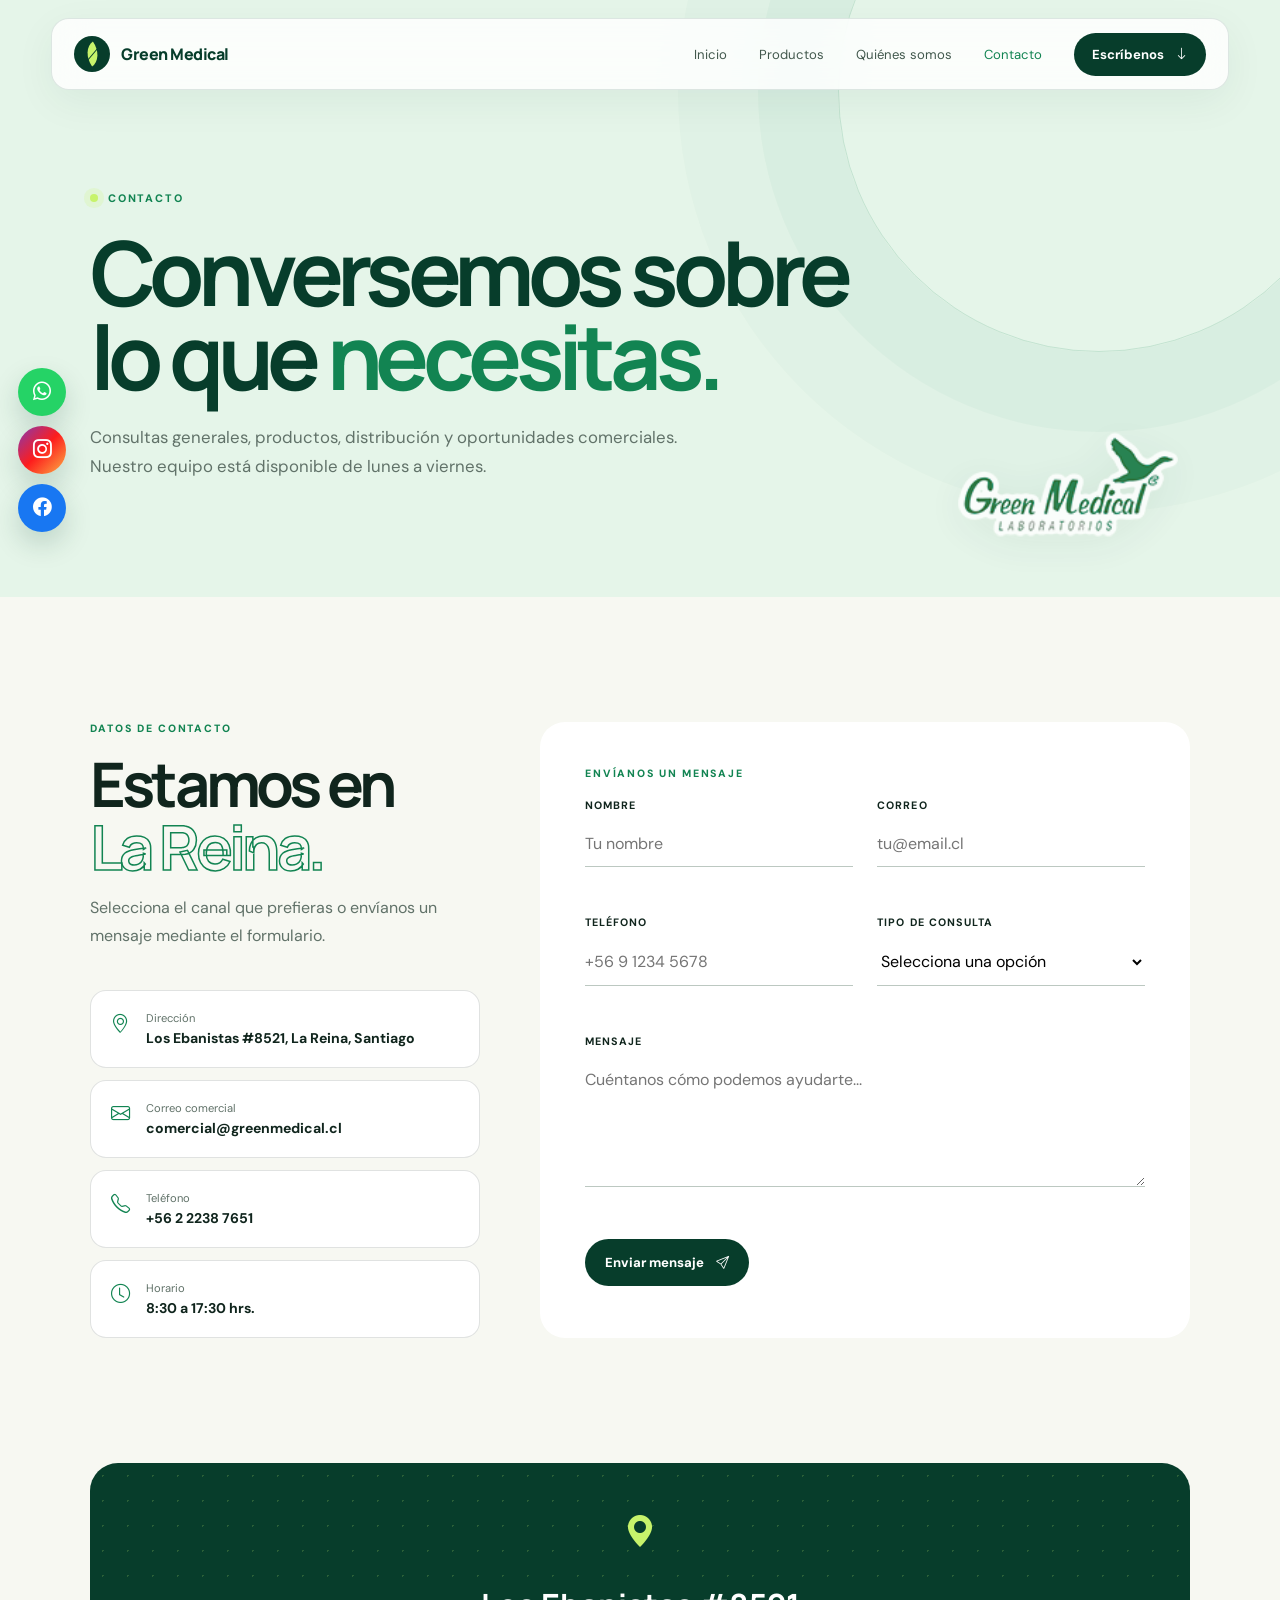
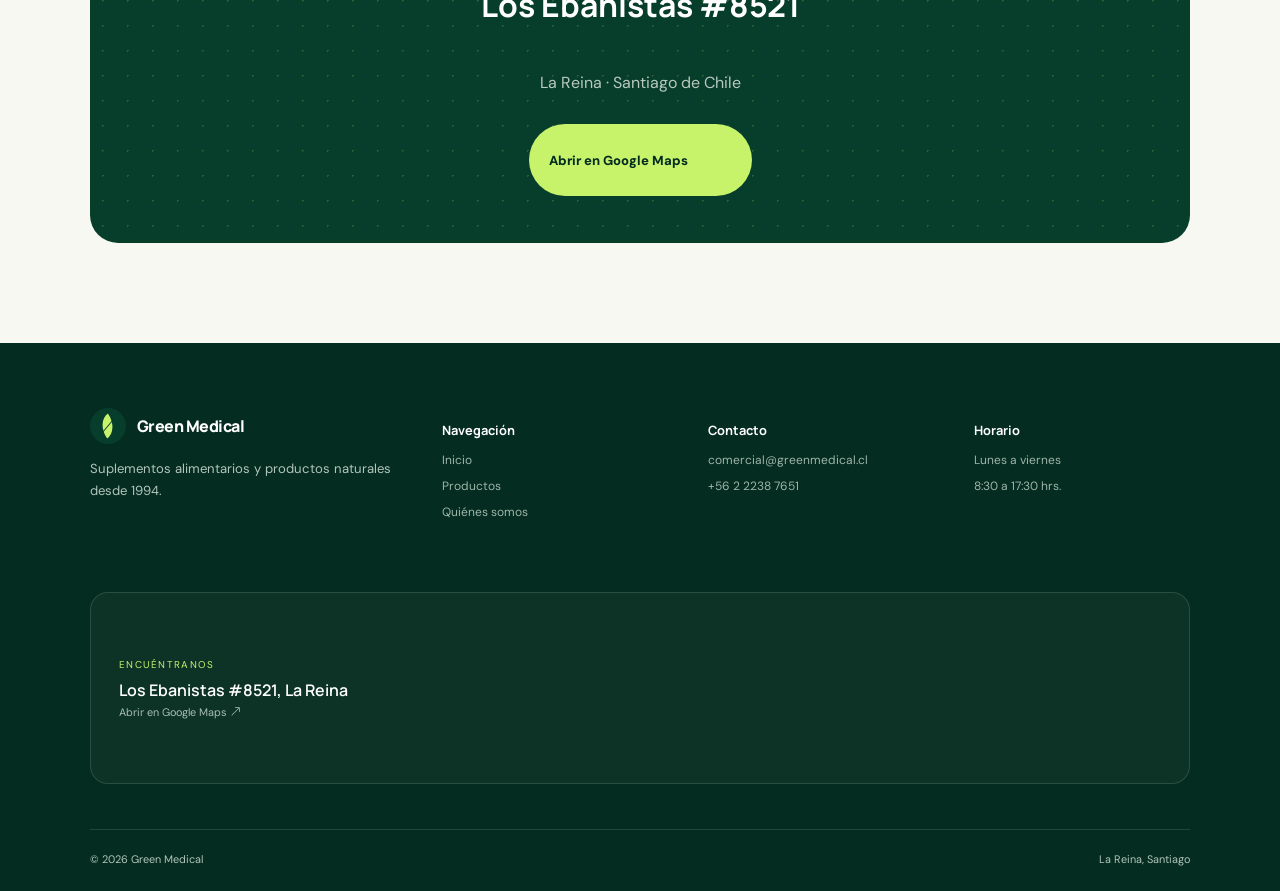
==== commit 1f3452c4: "Update" ====
--- a/contacto.html
+++ b/contacto.html
@@ -5,7 +5,19 @@
 <meta name="viewport" content="width=device-width,initial-scale=1">
 <meta name="theme-color" content="#073d2b">
 <meta name="description" content="Contacta al área comercial de Green Medical en La Reina, Santiago.">
+<meta property="og:type" content="website">
+<meta property="og:locale" content="es_CL">
+<meta property="og:site_name" content="Green Medical">
+<meta property="og:title" content="Contacto | Green Medical">
+<meta property="og:description" content="Contacta al área comercial de Green Medical en La Reina, Santiago.">
+<meta property="og:url" content="https://greenmedical.cl/contacto.html">
+<meta property="og:image" content="https://greenmedical.cl/assets/og-green-medical.jpg">
+<meta name="twitter:card" content="summary_large_image">
 <title>Contacto | Green Medical</title>
+<link rel="canonical" href="https://greenmedical.cl/contacto.html">
+<link rel="icon" href="assets/favicon.svg" type="image/svg+xml">
+<link rel="icon" href="assets/favicon-32.png" sizes="32x32" type="image/png">
+<link rel="apple-touch-icon" href="assets/apple-touch-icon.png">
 <link rel="preconnect" href="https://fonts.googleapis.com">
 <link rel="preconnect" href="https://fonts.gstatic.com" crossorigin>
 <link href="https://fonts.googleapis.com/css2?family=DM+Sans:wght@400;500;600;700&family=Manrope:wght@600;700;800&display=swap" rel="stylesheet">
@@ -53,7 +65,7 @@
 <h2 class="title">Estamos en<br>
 <span>La Reina.</span>
 </h2>
-<p style="color:var(--muted);line-height:1.75">Selecciona el canal que prefieras o prepara un correo mediante el formulario.</p>
+<p style="color:var(--muted);line-height:1.75">Selecciona el canal que prefieras o envíanos un mensaje mediante el formulario.</p>
 <div class="contact-cards">
 <a class="contact-card" href="https://maps.app.goo.gl/uhWnBv5ek7kK2BJJ7" target="_blank" rel="noreferrer">
 <i class="bi bi-geo-alt">
@@ -81,24 +93,25 @@
 </div>
 </div>
 </div>
-<form class="contact-form reveal" data-contact novalidate>
+<form class="contact-form reveal" data-contact action="contacto.php" method="post" novalidate>
 <p class="eyebrow">Envíanos un mensaje</p>
+<input class="contact-trap" name="website" type="text" tabindex="-1" autocomplete="off" aria-hidden="true">
 <div class="form-grid">
 <label>
 <span>Nombre</span>
-<input name="nombre" type="text" autocomplete="name" placeholder="Tu nombre" minlength="2" required>
+<input name="nombre" type="text" autocomplete="name" placeholder="Tu nombre" minlength="2" maxlength="100" required>
 <small>
 </small>
 </label>
 <label>
 <span>Correo</span>
-<input name="email" type="email" autocomplete="email" placeholder="tu@email.cl" required>
+<input name="email" type="email" autocomplete="email" placeholder="tu@email.cl" maxlength="160" required>
 <small>
 </small>
 </label>
 <label>
 <span>Teléfono</span>
-<input name="telefono" type="tel" autocomplete="tel" placeholder="+56 9 1234 5678">
+<input name="telefono" type="tel" autocomplete="tel" placeholder="+56 9 1234 5678" maxlength="40">
 <small>
 </small>
 </label>
@@ -122,7 +135,7 @@
 </small>
 </label>
 </div>
-<button class="button button-dark magnetic" type="submit">Preparar correo <i class="bi bi-send">
+<button class="button button-dark magnetic" type="submit">Enviar mensaje <i class="bi bi-send">
 </i>
 </button>
 </form>
--- a/css/styles.css
+++ b/css/styles.css
@@ -35,3 +35,4 @@
 @media(max-width:620px){.about-carousel{height:88svh;min-height:650px}.about-slide>img{object-position:58% center}.about-slide:first-child>img{object-position:52% center}.about-slide-shade{background:linear-gradient(0deg,rgba(3,30,21,.96) 0%,rgba(3,30,21,.58) 55%,rgba(3,30,21,.14) 100%)}.about-slide-content{left:6%;right:6%;bottom:22%;width:auto}.about-slide-content h1,.about-slide-content h2{font-size:clamp(3rem,14vw,4.5rem);margin:14px 0 18px}.about-slide-content>p:last-child{font-size:.82rem;line-height:1.6}.about-slide-index{right:5%;bottom:19%;font-size:5rem;opacity:.35}.about-carousel-ui{left:6%;right:6%;bottom:6%;gap:14px}.about-carousel-arrows button{width:43px;height:43px}.about-story-mark{width:230px}.about-story-section{padding-top:80px}}
 @media(prefers-reduced-motion:reduce){.about-slide,.about-slide>img,.about-slide-content>*{transition:none!important}.about-carousel-progress span{animation:none!important}.about-carousel-scroll i{animation:none!important}}
 @media(max-width:620px){.lab-section,.cinema-frame{min-height:100svh}.cinema-frame{border-radius:0}.about-location{margin:0 3% 70px}.about-location-copy{padding:45px 7%}.about-map{min-height:340px}.footer-map-copy{padding:22px}}
+.contact-trap{position:absolute!important;left:-9999px!important;width:1px!important;height:1px!important;opacity:0!important;pointer-events:none!important}.button:disabled{cursor:wait;opacity:.7}.button:disabled .bi-arrow-repeat{display:inline-block;animation:buttonSpin .8s linear infinite}@keyframes buttonSpin{to{transform:rotate(360deg)}}
